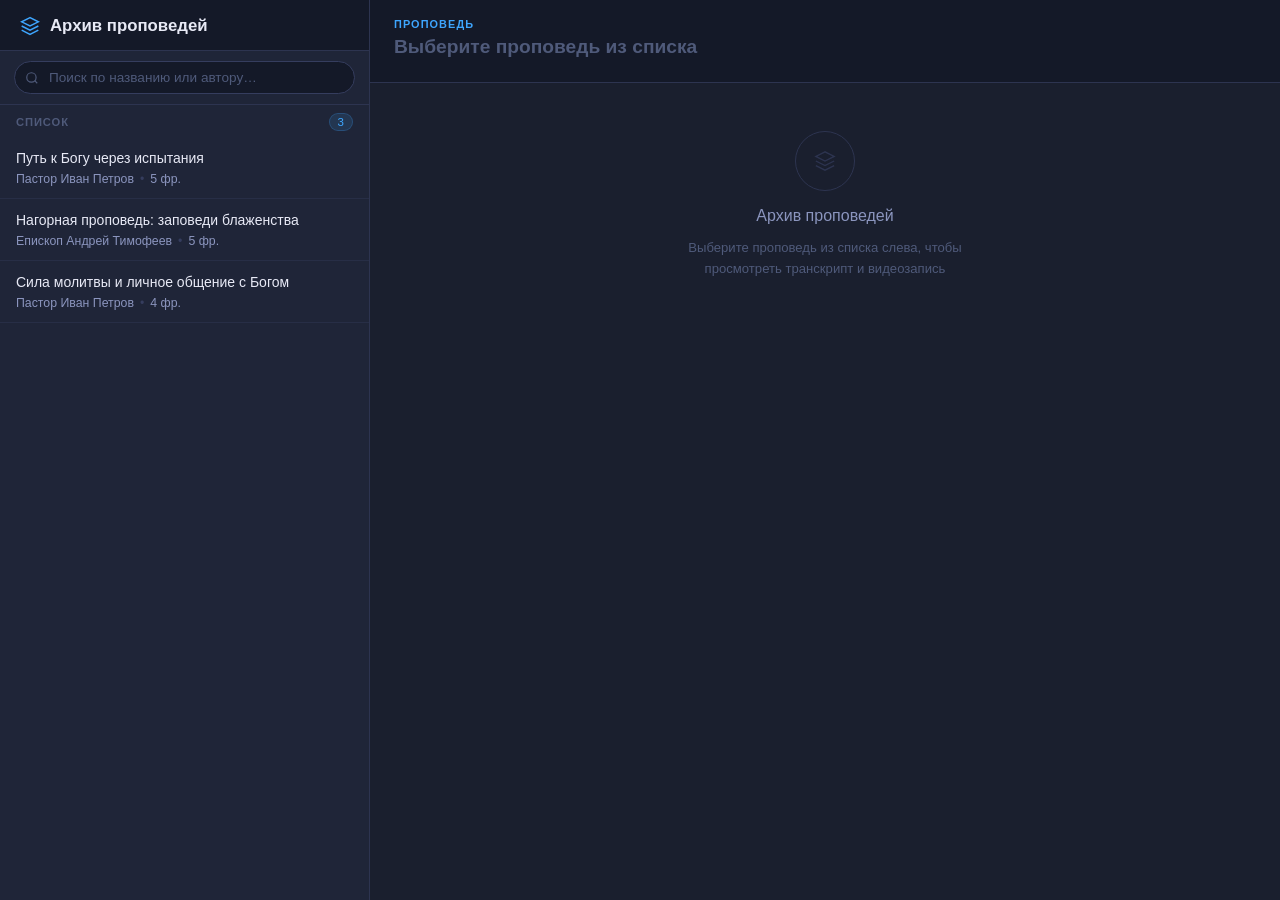
==== sermon-archive-text/index.html @ b8e9e212 "Add files via upload" ====
﻿<!DOCTYPE html>
<html lang="ru">
<head>
    <meta charset="UTF-8">
    <meta name="viewport" content="width=device-width, initial-scale=1.0">
    <title>Архив Проповедей</title>
    <meta property="og:image" content="ico.png">
    <style>
        :root {
            --bg-main:    #1a1f2e;
            --bg-sidebar: #1f2538;
            --bg-header:  #141928;
            --bg-hover:   #222840;
            --bg-active:  #1a2d45;
            --border:     #2d3450;
            --border-lt:  #353d5e;
            --accent:     #3ea6ff;
            --accent-dim: rgba(62,166,255,0.13);
            --accent-brd: rgba(62,166,255,0.22);
            --text-main:  #e8eaf6;
            --text-dim:   #8b95be;
            --text-hint:  #4f5a7a;
            --sidebar-w:  370px;
            --transition: 0.28s cubic-bezier(.4,0,.2,1);
        }

        *, *::before, *::after { box-sizing: border-box; margin: 0; padding: 0; }

        body {
            background: var(--bg-main);
            color: var(--text-main);
            font-family: 'Segoe UI', Roboto, Helvetica, Arial, sans-serif;
            display: flex;
            height: 100vh;
            overflow: hidden;
            font-size: 14px;
        }

        /* ─── SIDEBAR ─── */
        .sidebar {
            width: var(--sidebar-w);
            min-width: var(--sidebar-w);
            background: var(--bg-sidebar);
            border-right: 1px solid var(--border);
            display: flex;
            flex-direction: column;
            transition: width var(--transition), min-width var(--transition), opacity var(--transition);
            overflow: hidden;
        }

        body.reading .sidebar {
            width: 0;
            min-width: 0;
            opacity: 0;
            pointer-events: none;
        }

        .sidebar-header {
            padding: 16px 20px 14px;
            background: var(--bg-header);
            border-bottom: 1px solid var(--border);
            display: flex; align-items: center; gap: 10px;
            white-space: nowrap;
        }
        .sidebar-header svg { color: var(--accent); flex-shrink: 0; }
        .sidebar-header h1 { font-size: 1.05rem; font-weight: 600; color: var(--text-main); }

        .search-wrap { padding: 10px 14px; border-bottom: 1px solid var(--border); }
        .search-inner {
            display: flex; align-items: center;
            background: var(--bg-header);
            border: 1px solid var(--border-lt);
            border-radius: 20px; overflow: hidden;
            transition: border-color 0.15s;
        }
        .search-inner:focus-within { border-color: var(--accent); }
        .search-inner svg { margin: 0 10px; color: var(--text-hint); flex-shrink: 0; }
        .search-inner input {
            flex: 1; background: none; border: none;
            color: var(--text-main); font-size: 0.85rem;
            padding: 8px 12px 8px 0; outline: none; font-family: inherit;
        }
        .search-inner input::placeholder { color: var(--text-hint); }

        .list-info {
            padding: 8px 16px 6px;
            display: flex; justify-content: space-between; align-items: center;
        }
        .list-info-label {
            font-size: 0.7rem; font-weight: 600;
            letter-spacing: 0.08em; text-transform: uppercase; color: var(--text-hint);
        }
        .count-pill {
            background: var(--accent-dim); color: var(--accent);
            border: 1px solid var(--accent-brd);
            padding: 2px 8px; border-radius: 12px; font-size: 0.72rem; font-weight: 500;
        }

        .list { overflow-y: auto; flex: 1; }

        .item {
            padding: 12px 16px;
            border-bottom: 1px solid rgba(45,52,80,0.6);
            cursor: pointer; transition: background 0.15s;
        }
        .item:hover { background: var(--bg-hover); }
        .item.active {
            background: var(--bg-active);
            border-left: 3px solid var(--accent);
            padding-left: 13px;
        }
        .item-title { font-size: 0.875rem; font-weight: 500; color: var(--text-main); line-height: 1.35; margin-bottom: 4px; }
        .item.active .item-title { color: #65b8ff; }
        .item-meta { display: flex; align-items: center; gap: 6px; font-size: 0.77rem; color: var(--text-dim); }
        .item-sep { color: var(--border-lt); }

        /* ─── MAIN ─── */
        .main { flex: 1; display: flex; flex-direction: column; min-width: 0; overflow: hidden; }

        /* ─── PLAYER BAR ─── */
        .player-bar {
            background: var(--bg-header);
            border-bottom: 1px solid var(--border);
            display: flex;
            transition: height var(--transition);
        }

        .player-area {
            flex-shrink: 0; width: 0; overflow: hidden;
            background: #0d1117;
            display: flex; align-items: center; justify-content: center;
            transition: width var(--transition);
        }

        /* Video shown only when a timecode is clicked */
        body.video-visible .player-area {
            width: 390px;
        }

        #yt-player { display: block; }

        .info-panel {
            flex: 1; padding: 18px 24px;
            display: flex; flex-direction: column; justify-content: center;
            gap: 5px; min-width: 0;
        }

        .info-eyebrow {
            font-size: 0.68rem; font-weight: 600;
            letter-spacing: 0.1em; text-transform: uppercase; color: var(--accent);
        }

        #v-title {
            font-size: 1.2rem; font-weight: 600;
            line-height: 1.25; color: var(--text-hint);
        }
        #v-author { font-size: 0.82rem; color: var(--text-dim); }

        .info-divider { width: 32px; height: 1px; background: var(--border-lt); margin: 2px 0; display: none; }

        .info-actions { display: none; align-items: center; gap: 8px; flex-wrap: wrap; }

        .chip {
            display: inline-flex; align-items: center; gap: 5px;
            padding: 5px 12px; border-radius: 18px;
            font-size: 0.77rem; font-weight: 500; cursor: pointer;
            transition: background 0.15s, color 0.15s;
            border: none; font-family: inherit;
        }
        .chip-blue { background: var(--accent-dim); color: var(--accent); border: 1px solid var(--accent-brd); }
        .chip-blue:hover { background: var(--accent); color: #0d1117; }
        .chip-ghost { background: transparent; color: var(--text-dim); border: 1px solid var(--border-lt); }
        .chip-ghost:hover { background: var(--bg-hover); color: var(--text-main); border-color: var(--text-dim); }
        .chip-active { background: rgba(62,166,255,0.25); color: #65b8ff; border: 1px solid var(--accent-brd); }

        .info-count { font-size: 0.77rem; color: var(--text-hint); padding-left: 4px; }

        /* ─── TOOLBAR ─── */
        .toolbar {
            display: none; align-items: center; gap: 8px;
            padding: 8px 16px; border-bottom: 1px solid var(--border);
            background: var(--bg-sidebar);
        }
        .toolbar-label {
            font-size: 0.7rem; font-weight: 600;
            letter-spacing: 0.08em; text-transform: uppercase; color: var(--text-hint);
            margin-right: auto;
        }
        .toolbar-group {
            display: flex; background: var(--bg-header);
            border: 1px solid var(--border); border-radius: 6px; overflow: hidden;
        }
        .tool-btn {
            padding: 4px 10px; background: none; border: none;
            color: var(--text-dim); cursor: pointer; font-size: 0.75rem;
            font-family: inherit; transition: background 0.1s, color 0.1s;
            display: flex; align-items: center; gap: 5px;
        }
        .tool-btn.active, .tool-btn:hover { background: var(--accent-dim); color: var(--accent); }
        .tool-btn + .tool-btn { border-left: 1px solid var(--border); }

        /* Reading mode button glow when active */
        .tool-btn.reading-on { background: rgba(62,166,255,0.22); color: var(--accent); }

        /* ─── CONTENT ─── */
        .content-wrap { flex: 1; overflow-y: auto; }

        body.reading .content-wrap { max-width: 800px; margin: 0 auto; }

        .empty-state {
            height: 100%; display: flex; flex-direction: column;
            align-items: center; justify-content: center;
            gap: 12px; text-align: center; padding: 48px 24px;
        }
        .empty-icon {
            width: 60px; height: 60px; border-radius: 50%;
            border: 1px solid var(--border);
            display: flex; align-items: center; justify-content: center; margin-bottom: 4px;
        }
        .empty-state h3 { font-size: 1rem; font-weight: 500; color: var(--text-dim); }
        .empty-state p { font-size: 0.82rem; max-width: 280px; line-height: 1.6; color: var(--text-hint); }

        #catalog { padding: 0; }

        .row {
            display: grid; grid-template-columns: 76px 1fr;
            border-bottom: 1px solid rgba(45,52,80,0.5);
            transition: background 0.12s;
        }
        .row:hover { background: var(--bg-hover); }

        .t-col {
            padding: 17px 8px 14px 12px;
            display: flex; align-items: flex-start; justify-content: center;
        }

        .t-btn {
            display: flex; align-items: center; gap: 4px;
            padding: 3px 9px 3px 7px;
            background: var(--accent-dim);
            border: 1px solid var(--accent-brd);
            border-radius: 4px; color: var(--accent);
            font-family: monospace; font-size: 0.8rem;
            cursor: pointer; transition: background 0.12s, color 0.12s;
            white-space: nowrap;
        }
        .t-btn:hover { background: var(--accent); color: #0d1117; border-color: var(--accent); }

        .txt-col {
            padding: 15px 20px 15px 4px;
            line-height: 1.75; font-size: 0.93rem; color: #9aa3c8;
        }

        body.reading .txt-col {
            font-size: 1rem;
            line-height: 1.85;
            color: #b8c0de;
            padding-right: 32px;
        }

        .row.current .t-btn { background: var(--accent); color: #0d1117; border-color: var(--accent); }
        .row.current .txt-col { color: var(--text-main); }
        .row.current { background: rgba(62,166,255,0.06); }

        body.font-large .txt-col { font-size: 1.05rem; }
        body.compact .txt-col { padding-top: 10px; padding-bottom: 10px; font-size: 0.86rem; line-height: 1.55; }
        body.compact .t-col { padding-top: 12px; }

        .no-results { padding: 24px 16px; text-align: center; color: var(--text-hint); font-size: 0.82rem; line-height: 1.6; }

        ::-webkit-scrollbar { width: 6px; }
        ::-webkit-scrollbar-track { background: transparent; }
        ::-webkit-scrollbar-thumb { background: var(--border); border-radius: 3px; }
        ::-webkit-scrollbar-thumb:hover { background: var(--border-lt); }

        .toast {
            position: fixed; bottom: 20px; left: 50%;
            transform: translateX(-50%) translateY(12px);
            background: var(--bg-sidebar); border: 1px solid var(--border-lt);
            color: var(--text-main);
            padding: 7px 16px; border-radius: 20px; font-size: 0.78rem;
            opacity: 0; transition: opacity 0.25s, transform 0.25s;
            pointer-events: none; z-index: 999;
        }
        .toast.show { opacity: 1; transform: translateX(-50%) translateY(0); }

        @keyframes rowIn { from { opacity: 0; transform: translateY(4px); } to { opacity: 1; transform: translateY(0); } }
        .row { animation: rowIn 0.25s ease both; }
    </style>
</head>
<body>

<div class="sidebar">
    <div class="sidebar-header">
        <svg width="20" height="20" viewBox="0 0 24 24" fill="none" stroke="currentColor" stroke-width="1.8">
            <path d="M12 2L2 7l10 5 10-5-10-5z"/>
            <path d="M2 17l10 5 10-5"/><path d="M2 12l10 5 10-5"/>
        </svg>
        <h1>Архив проповедей</h1>
    </div>
    <div class="search-wrap">
        <div class="search-inner">
            <svg width="14" height="14" fill="none" viewBox="0 0 24 24" stroke="currentColor" stroke-width="2">
                <circle cx="11" cy="11" r="8"/><line x1="21" y1="21" x2="16.65" y2="16.65"/>
            </svg>
            <input type="text" id="searchInput" placeholder="Поиск по названию или автору…" oninput="filterMenu()">
        </div>
    </div>
    <div class="list-info">
        <span class="list-info-label">Список</span>
        <span class="count-pill" id="count-badge">0</span>
    </div>
    <div class="list" id="menu"></div>
</div>

<div class="main">
    <div class="player-bar" id="player-bar">
        <div class="player-area" id="player-area">
            <div id="yt-player"></div>
        </div>
        <div class="info-panel">
            <span class="info-eyebrow">Проповедь</span>
            <h2 id="v-title">Выберите проповедь из списка</h2>
            <div id="v-author"></div>
            <div class="info-divider" id="info-divider"></div>
            <div class="info-actions" id="info-actions">
                <button class="chip chip-blue" onclick="scrollToTop()">
                    <svg width="12" height="12" fill="none" viewBox="0 0 24 24" stroke="currentColor" stroke-width="2.5"><polyline points="18,15 12,9 6,15"/></svg>
                    В начало
                </button>
                <button class="chip chip-ghost" onclick="copySermon()">
                    <svg width="12" height="12" fill="none" viewBox="0 0 24 24" stroke="currentColor" stroke-width="2"><rect x="9" y="9" width="13" height="13" rx="2"/><path d="M5 15H4a2 2 0 01-2-2V4a2 2 0 012-2h9a2 2 0 012 2v1"/></svg>
                    Скопировать
                </button>
                <span class="info-count" id="info-count"></span>
            </div>
        </div>
    </div>

    <div class="toolbar" id="toolbar">
        <span class="toolbar-label">Транскрипт</span>
        <div class="toolbar-group">
            <button class="tool-btn active" onclick="setFont('normal',this)">Aa</button>
            <button class="tool-btn" onclick="setFont('large',this)">A+</button>
        </div>
        <div class="toolbar-group">
            <button class="tool-btn active" id="v-normal" onclick="setView('normal')">
                <svg width="13" height="13" fill="none" viewBox="0 0 24 24" stroke="currentColor" stroke-width="2"><line x1="3" y1="6" x2="21" y2="6"/><line x1="3" y1="12" x2="21" y2="12"/><line x1="3" y1="18" x2="21" y2="18"/></svg>
            </button>
            <button class="tool-btn" id="v-compact" onclick="setView('compact')">
                <svg width="13" height="13" fill="none" viewBox="0 0 24 24" stroke="currentColor" stroke-width="2"><line x1="3" y1="5" x2="21" y2="5"/><line x1="3" y1="9" x2="21" y2="9"/><line x1="3" y1="13" x2="21" y2="13"/><line x1="3" y1="17" x2="21" y2="17"/></svg>
            </button>
        </div>
        <div class="toolbar-group">
            <button class="tool-btn" id="btn-reading" onclick="toggleReading()" title="Режим чтения">
                <svg width="13" height="13" fill="none" viewBox="0 0 24 24" stroke="currentColor" stroke-width="2"><path d="M2 3h6a4 4 0 0 1 4 4v14a3 3 0 0 0-3-3H2z"/><path d="M22 3h-6a4 4 0 0 0-4 4v14a3 3 0 0 1 3-3h7z"/></svg>
                Читать
            </button>
        </div>
    </div>

    <div class="content-wrap">
        <div id="catalog">
            <div class="empty-state">
                <div class="empty-icon">
                    <svg width="22" height="22" fill="none" viewBox="0 0 24 24" stroke="#2d3450" stroke-width="1.5">
                        <path d="M12 2L2 7l10 5 10-5-10-5z"/><path d="M2 17l10 5 10-5"/><path d="M2 12l10 5 10-5"/>
                    </svg>
                </div>
                <h3>Архив проповедей</h3>
                <p>Выберите проповедь из списка слева, чтобы просмотреть транскрипт и видеозапись</p>
            </div>
        </div>
    </div>
</div>

<div class="toast" id="toast"></div>

<script src="https://www.youtube.com/iframe_api"></script>
<script>
let db = [], filteredDb = [];
let player, ytReady = false, pendingId = null, currentIdx = null;
let isReading = false;

fetch('database.json')
    .then(r => r.json())
    .then(data => { db = filteredDb = data; renderMenu(db); })
    .catch(() => loadDemo());

function loadDemo() {
    db = [
        { title: "Путь к Богу через испытания", author: "Пастор Иван Петров", id: "dQw4w9WgXcQ",
          data: [
            { t:"0:00", s:0, c:"Братья и сёстры, сегодня мы обратимся к книге Иова — к человеку, прошедшему через величайшие испытания и не потерявшему веры." },
            { t:"2:15", s:135, c:"Иов потерял всё: имущество, детей, здоровье. Но в сердце его не погасла искра доверия к Богу. Это удивительный пример стойкости духа." },
            { t:"5:40", s:340, c:"Когда приходят испытания, мы должны помнить: Бог не забыл нас. Он видит каждую слезу, знает каждую боль нашего сердца." },
            { t:"9:10", s:550, c:"В конце Иов говорит: «Я слышал о Тебе слухом уха; теперь же мои глаза видят Тебя». Испытание привело его к личной встрече с Богом." },
            { t:"14:30", s:870, c:"И Господь восстановил Иова. Не потому что тот заслужил это, а потому что Бог верен в Своей любви. Это суть Евангелия." }
          ]
        },
        { title: "Нагорная проповедь: заповеди блаженства", author: "Епископ Андрей Тимофеев", id: "dQw4w9WgXcQ",
          data: [
            { t:"0:00", s:0, c:"«Блаженны нищие духом, ибо их есть Царство Небесное» — так начинает Христос Своё величайшее слово к людям." },
            { t:"3:20", s:200, c:"Нищета духа — это осознание своей зависимости от Бога. Тот, кто считает себя самодостаточным, закрывает дверь Царства Небесного." },
            { t:"7:45", s:465, c:"«Блаженны кроткие» — кротость не есть слабость. Кротость — это сила, обузданная любовью. Это Христос, умывающий ноги ученикам." },
            { t:"12:00", s:720, c:"«Блаженны чистые сердцем, ибо они Бога узрят» — не глазами тела, но сердцем. Чистота сердца — это прозрачность для Бога." },
            { t:"18:30", s:1110, c:"Заповеди блаженства — это не правила для будущего. Это описание того, кем мы становимся, когда Христос живёт в нас." }
          ]
        },
        { title: "Сила молитвы и личное общение с Богом", author: "Пастор Иван Петров", id: "dQw4w9WgXcQ",
          data: [
            { t:"0:00", s:0, c:"Молитва — это не монолог человека в пустоту. Это живой диалог с Тем, Кто знает нас прежде рождения и любит нас вечной любовью." },
            { t:"4:10", s:250, c:"Иисус молился рано утром, один, в уединённых местах. Он, будучи Богом, нуждался в общении с Отцом. Тем более — мы." },
            { t:"8:30", s:510, c:"«Просите, и дано будет вам» — это не заклинание и не магия. Это обещание Отца, Который хочет давать доброе просящим у Него." },
            { t:"14:00", s:840, c:"Молитва меняет нас. Когда мы приходим к Богу с открытым сердцем, Его свет освещает наши тёмные углы, и мы становимся другими." }
          ]
        }
    ];
    filteredDb = db;
    renderMenu(db);
}

function renderMenu(data) {
    document.getElementById('count-badge').textContent = data.length;
    const el = document.getElementById('menu');
    if (!data.length) {
        el.innerHTML = '<div class="no-results">Ничего не найдено.<br>Попробуйте другой запрос.</div>';
        return;
    }
    el.innerHTML = data.map(s => {
        const i = db.indexOf(s);
        return `<div class="item${i===currentIdx?' active':''}" onclick="load(${i},this)">
            <div class="item-title">${s.title}</div>
            <div class="item-meta">
                <span>${s.author}</span>
                <span class="item-sep">•</span>
                <span>${s.data.length} фр.</span>
            </div>
        </div>`;
    }).join('');
}

function filterMenu() {
    const q = document.getElementById('searchInput').value.toLowerCase();
    filteredDb = db.filter(s => s.title.toLowerCase().includes(q) || s.author.toLowerCase().includes(q));
    renderMenu(filteredDb);
}

function load(idx, el) {
    const s = db[idx];
    currentIdx = idx;

    document.querySelectorAll('.item').forEach(c => c.classList.remove('active'));
    if (el) el.classList.add('active');

    const title = document.getElementById('v-title');
    title.textContent = s.title;
    title.style.color = 'var(--text-main)';
    document.getElementById('v-author').textContent = s.author;
    document.getElementById('info-divider').style.display = 'block';
    document.getElementById('info-actions').style.display = 'flex';
    document.getElementById('info-count').textContent = s.data.length + ' фрагментов';
    document.getElementById('toolbar').style.display = 'flex';

    // Init player lazily (no autoplay) — ready for timecode seeks
    if (!player && ytReady) {
        player = new YT.Player('yt-player', {
            height: '230', width: '390',
            videoId: s.id,
            playerVars: { rel: 0, modestbranding: 1, autoplay: 0 }
        });
    } else if (player) {
        player.cueVideoById(s.id); // load but don't play
    } else {
        pendingId = s.id;
    }

    document.getElementById('catalog').innerHTML = s.data.map((item, i) => `
        <div class="row" style="animation-delay:${i*0.03}s" data-s="${item.s}">
            <div class="t-col">
                <button class="t-btn" onclick="seek(${item.s})">
                    <svg width="7" height="7" fill="currentColor" viewBox="0 0 24 24"><polygon points="5,3 19,12 5,21"/></svg>
                    ${item.t}
                </button>
            </div>
            <div class="txt-col">${item.c}</div>
        </div>`).join('');

    document.querySelector('.content-wrap').scrollTop = 0;

    // Exit reading mode when switching sermons so sidebar is visible
    if (isReading) toggleReading();
}

function seek(s) {
    if (!player) return;

    // Show player area on first seek
    document.body.classList.add('video-visible');

    player.seekTo(s, true);
    player.playVideo();

    document.querySelectorAll('.row').forEach(r => r.classList.toggle('current', +r.dataset.s === s));
    const cur = document.querySelector('.row.current');
    if (cur) cur.scrollIntoView({ behavior: 'smooth', block: 'nearest' });
    showToast('▶ ' + Math.floor(s/60) + ':' + String(s%60).padStart(2,'0'));
}

function onYouTubeIframeAPIReady() {
    ytReady = true;
    if (pendingId) {
        player = new YT.Player('yt-player', {
            height: '230', width: '390',
            videoId: pendingId,
            playerVars: { rel: 0, modestbranding: 1, autoplay: 0 }
        });
        pendingId = null;
    }
}

function toggleReading() {
    isReading = !isReading;
    document.body.classList.toggle('reading', isReading);
    const btn = document.getElementById('btn-reading');
    btn.classList.toggle('reading-on', isReading);
    showToast(isReading ? 'Режим чтения включён' : 'Режим чтения выключен');
}

function setFont(type, btn) {
    document.body.classList.toggle('font-large', type === 'large');
    btn.closest('.toolbar-group').querySelectorAll('.tool-btn').forEach(b => b.classList.remove('active'));
    btn.classList.add('active');
}

function setView(mode) {
    document.body.classList.toggle('compact', mode === 'compact');
    document.getElementById('v-normal').classList.toggle('active', mode === 'normal');
    document.getElementById('v-compact').classList.toggle('active', mode === 'compact');
}

function scrollToTop() { document.querySelector('.content-wrap').scrollTop = 0; }

function copySermon() {
    if (currentIdx !== null) {
        const s = db[currentIdx];
        navigator.clipboard.writeText(s.title + ' — ' + s.author).then(() => showToast('Скопировано'));
    }
}

function showToast(msg) {
    const t = document.getElementById('toast');
    t.textContent = msg;
    t.classList.add('show');
    clearTimeout(t._t);
    t._t = setTimeout(() => t.classList.remove('show'), 2200);
}
</script>
</body>
</html>
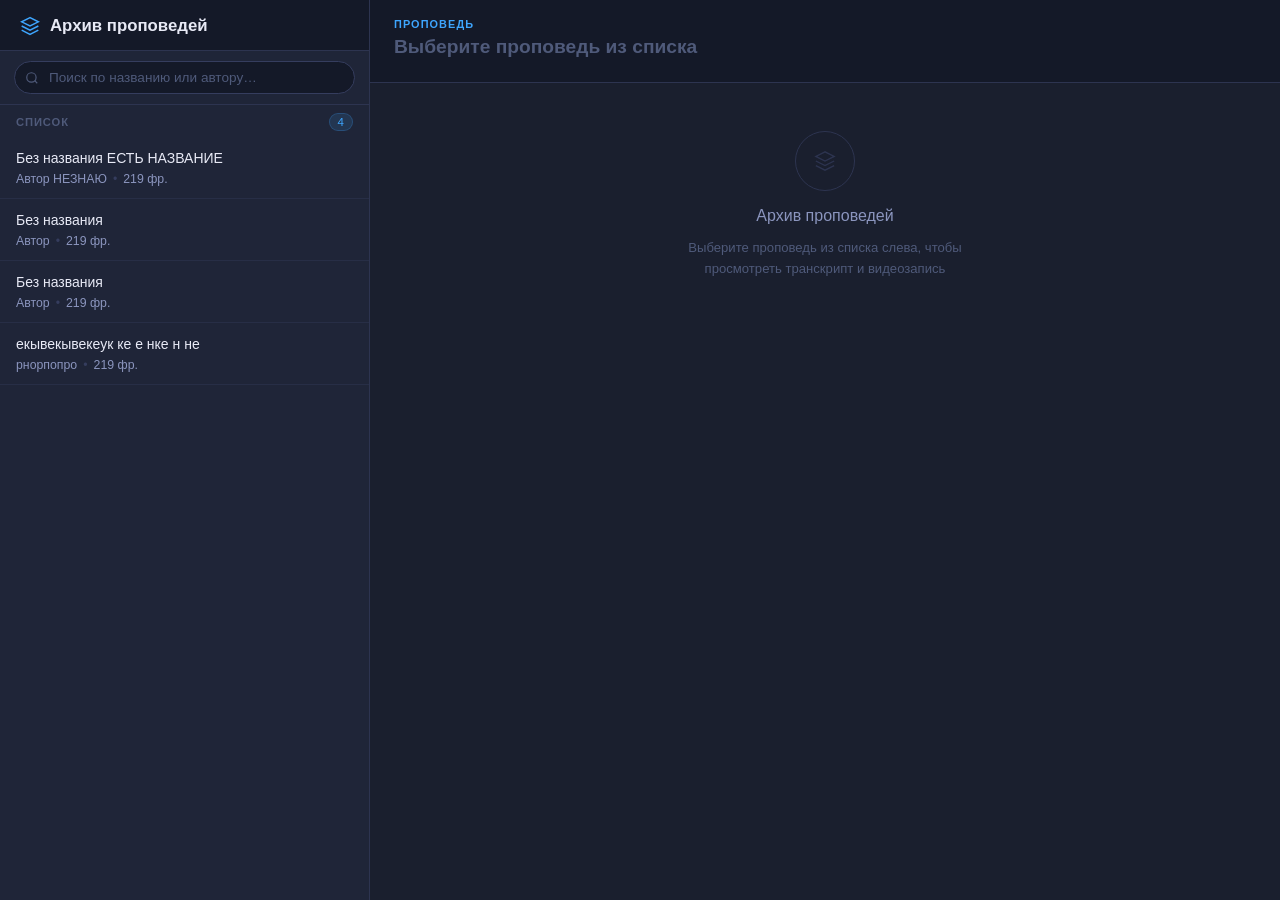
==== commit 2191adc4: "Add files via upload" ====
--- a/sermon-archive-text/index.html
+++ b/sermon-archive-text/index.html
@@ -137,6 +137,26 @@
             width: 390px;
         }
 
+        .player-close {
+            display: none;
+            position: absolute;
+            top: 6px; right: 6px;
+            width: 26px; height: 26px;
+            border-radius: 50%;
+            background: rgba(0,0,0,0.55);
+            border: 1px solid rgba(255,255,255,0.15);
+            color: #ccc;
+            cursor: pointer;
+            align-items: center; justify-content: center;
+            transition: background 0.15s, color 0.15s;
+            z-index: 5;
+        }
+        .player-close:hover { background: rgba(220,60,60,0.8); color: #fff; border-color: transparent; }
+
+        body.video-visible .player-close { display: flex; }
+
+        .player-area { position: relative; }
+
         #yt-player { display: block; }
 
         .info-panel {
@@ -286,6 +306,91 @@
 
         @keyframes rowIn { from { opacity: 0; transform: translateY(4px); } to { opacity: 1; transform: translateY(0); } }
         .row { animation: rowIn 0.25s ease both; }
+
+        /* ─── MOBILE BACK BUTTON ─── */
+        .mobile-back {
+            display: none;
+        }
+
+        /* ─── MOBILE RESPONSIVE ─── */
+        @media (max-width: 700px) {
+            :root { --sidebar-w: 100vw; }
+
+            body {
+                flex-direction: column;
+                height: 100dvh;
+                overflow: hidden;
+            }
+
+            .sidebar {
+                width: 100vw !important;
+                min-width: 100vw !important;
+                opacity: 1 !important;
+                pointer-events: auto !important;
+                height: 100%;
+                flex: 1;
+                transition: transform var(--transition), opacity var(--transition);
+                position: absolute;
+                top: 0; left: 0; right: 0; bottom: 0;
+                z-index: 10;
+            }
+
+            /* When a sermon is loaded on mobile, hide sidebar */
+            body.sermon-loaded .sidebar {
+                transform: translateX(-100%);
+                opacity: 0;
+                pointer-events: none;
+            }
+
+            .main {
+                position: absolute;
+                top: 0; left: 0; right: 0; bottom: 0;
+                transform: translateX(100%);
+                transition: transform var(--transition);
+            }
+
+            body.sermon-loaded .main {
+                transform: translateX(0);
+            }
+
+            /* Reading mode on mobile: same as sermon-loaded */
+            body.reading .sidebar {
+                transform: translateX(-100%);
+                opacity: 0;
+                pointer-events: none;
+                width: 100vw !important;
+                min-width: 100vw !important;
+            }
+
+            .mobile-back {
+                display: flex;
+                align-items: center;
+                gap: 8px;
+                padding: 10px 16px 8px;
+                background: var(--bg-header);
+                border-bottom: 1px solid var(--border);
+                cursor: pointer;
+                color: var(--accent);
+                font-size: 0.85rem;
+                font-weight: 500;
+            }
+            .mobile-back svg { flex-shrink: 0; }
+
+            .player-bar { flex-direction: column; }
+
+            body.video-visible .player-area {
+                width: 100%;
+            }
+
+            #yt-player { width: 100% !important; height: auto !important; aspect-ratio: 16/9; }
+
+            .info-panel { padding: 12px 16px; }
+            #v-title { font-size: 1rem; }
+
+            .toolbar { flex-wrap: wrap; gap: 6px; }
+
+            .row { grid-template-columns: 68px 1fr; }
+        }
     </style>
 </head>
 <body>
@@ -314,9 +419,20 @@
 </div>
 
 <div class="main">
+    <div class="mobile-back" onclick="goBackToMenu()">
+        <svg width="16" height="16" fill="none" viewBox="0 0 24 24" stroke="currentColor" stroke-width="2.5">
+            <polyline points="15,18 9,12 15,6"/>
+        </svg>
+        Назад к списку
+    </div>
     <div class="player-bar" id="player-bar">
         <div class="player-area" id="player-area">
             <div id="yt-player"></div>
+            <button class="player-close" onclick="closePlayer()" title="Закрыть плеер">
+                <svg width="16" height="16" fill="none" viewBox="0 0 24 24" stroke="currentColor" stroke-width="2.5">
+                    <line x1="18" y1="6" x2="6" y2="18"/><line x1="6" y1="6" x2="18" y2="18"/>
+                </svg>
+            </button>
         </div>
         <div class="info-panel">
             <span class="info-eyebrow">Проповедь</span>
@@ -446,6 +562,11 @@
     renderMenu(filteredDb);
 }
 
+function goBackToMenu() {
+    document.body.classList.remove('sermon-loaded');
+    if (isReading) toggleReading();
+}
+
 function load(idx, el) {
     const s = db[idx];
     currentIdx = idx;
@@ -488,8 +609,17 @@
 
     document.querySelector('.content-wrap').scrollTop = 0;
 
+    // On mobile: show main panel
+    document.body.classList.add('sermon-loaded');
+
     // Exit reading mode when switching sermons so sidebar is visible
     if (isReading) toggleReading();
+}
+
+function closePlayer() {
+    document.body.classList.remove('video-visible');
+    if (player) player.pauseVideo();
+    document.querySelectorAll('.row').forEach(r => r.classList.remove('current'));
 }
 
 function seek(s) {
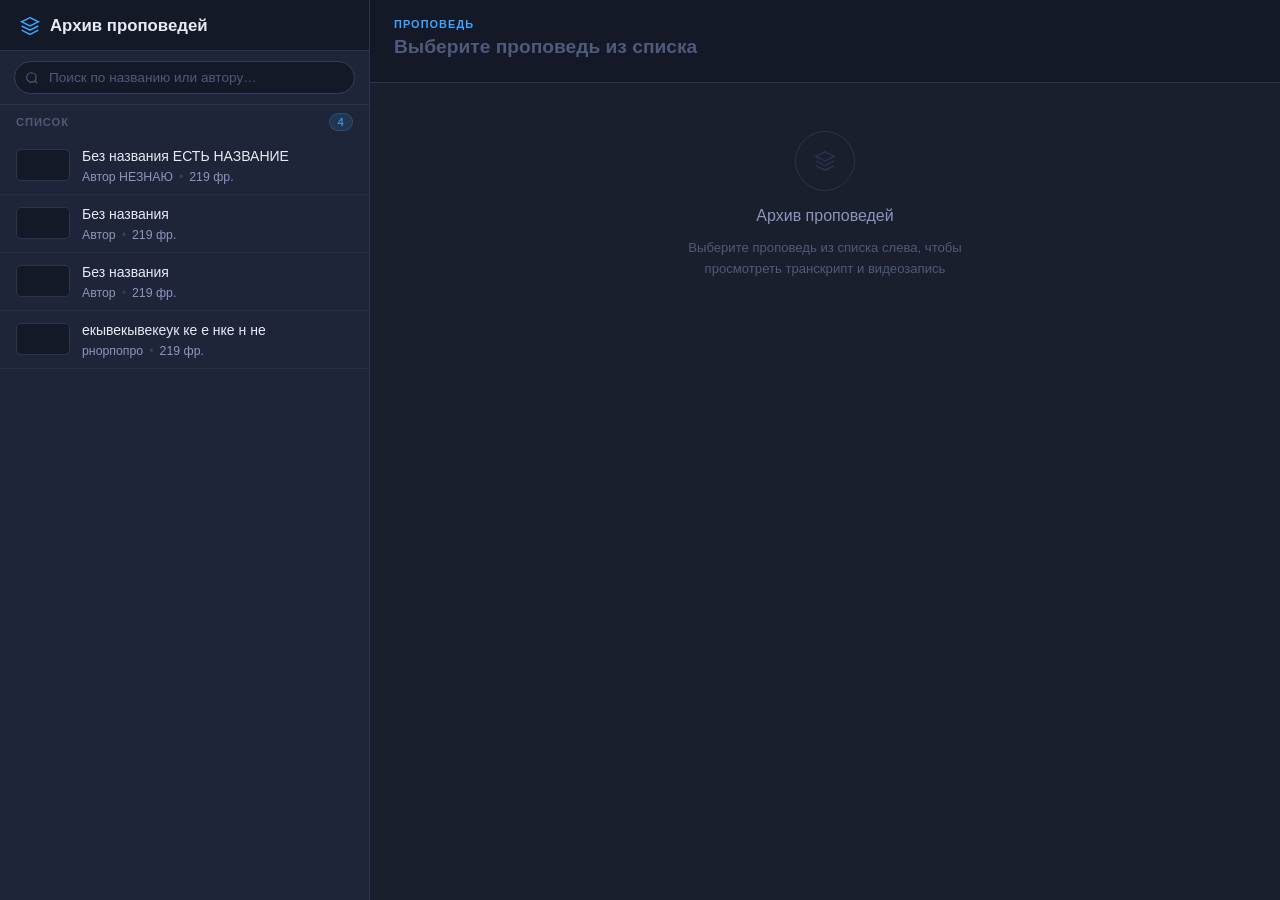
==== commit aeaccba6: "Add files via upload" ====
--- a/sermon-archive-text/index.html
+++ b/sermon-archive-text/index.html
@@ -99,9 +99,10 @@
         .list { overflow-y: auto; flex: 1; }
 
         .item {
-            padding: 12px 16px;
+            padding: 10px 16px;
             border-bottom: 1px solid rgba(45,52,80,0.6);
             cursor: pointer; transition: background 0.15s;
+            display: flex; align-items: center; gap: 12px;
         }
         .item:hover { background: var(--bg-hover); }
         .item.active {
@@ -109,7 +110,32 @@
             border-left: 3px solid var(--accent);
             padding-left: 13px;
         }
-        .item-title { font-size: 0.875rem; font-weight: 500; color: var(--text-main); line-height: 1.35; margin-bottom: 4px; }
+        .item-thumb {
+            flex-shrink: 0;
+            width: 54px; height: 32px;
+            border-radius: 5px;
+            overflow: hidden;
+            background: var(--bg-header);
+            border: 1px solid var(--border);
+            position: relative;
+        }
+        .item-thumb img {
+            width: 100%; height: 100%;
+            object-fit: cover;
+            display: block;
+            transition: opacity 0.2s;
+        }
+        .item-thumb-play {
+            position: absolute; inset: 0;
+            display: flex; align-items: center; justify-content: center;
+            opacity: 0; transition: opacity 0.15s;
+            background: rgba(0,0,0,0.35);
+        }
+        .item:hover .item-thumb-play { opacity: 1; }
+        .item-thumb-play svg { filter: drop-shadow(0 1px 2px rgba(0,0,0,0.5)); }
+        .item-body { flex: 1; min-width: 0; }
+        .item-title { font-size: 0.875rem; font-weight: 500; color: var(--text-main); line-height: 1.35; margin-bottom: 4px;
+            white-space: nowrap; overflow: hidden; text-overflow: ellipsis; }
         .item.active .item-title { color: #65b8ff; }
         .item-meta { display: flex; align-items: center; gap: 6px; font-size: 0.77rem; color: var(--text-dim); }
         .item-sep { color: var(--border-lt); }
@@ -195,6 +221,53 @@
 
         .info-count { font-size: 0.77rem; color: var(--text-hint); padding-left: 4px; }
 
+        /* ─── TEXT SEARCH ─── */
+        .txt-search-wrap {
+            display: flex; align-items: center; gap: 5px;
+            background: var(--bg-header);
+            border: 1px solid var(--border-lt);
+            border-radius: 18px;
+            padding: 4px 10px;
+            transition: border-color 0.15s;
+        }
+        .txt-search-wrap:focus-within { border-color: var(--accent); }
+        .txt-search-wrap svg { color: var(--text-hint); flex-shrink: 0; }
+        .txt-search-wrap input {
+            background: none; border: none; outline: none;
+            color: var(--text-main); font-size: 0.82rem;
+            font-family: inherit; width: 130px;
+        }
+        .txt-search-wrap input::placeholder { color: var(--text-hint); }
+        .txt-search-count {
+            font-size: 0.72rem; color: var(--text-hint);
+            white-space: nowrap; min-width: 32px;
+        }
+        .txt-search-nav {
+            background: none; border: none; cursor: pointer;
+            color: var(--text-dim); padding: 2px 3px;
+            display: flex; align-items: center;
+            border-radius: 3px; transition: color 0.1s, background 0.1s;
+        }
+        .txt-search-nav:hover { color: var(--accent); background: var(--accent-dim); }
+        .txt-search-clear {
+            background: none; border: none; cursor: pointer;
+            color: var(--text-hint); font-size: 0.7rem; padding: 0 2px;
+            line-height: 1; transition: color 0.1s;
+        }
+        .txt-search-clear:hover { color: var(--text-main); }
+
+        mark.hl {
+            background: #f5c842;
+            color: #1a1a1a;
+            border-radius: 2px;
+            padding: 0 1px;
+        }
+        mark.hl.hl-current {
+            background: #ff9800;
+            color: #fff;
+            outline: 2px solid #ff9800;
+        }
+
         /* ─── TOOLBAR ─── */
         .toolbar {
             display: none; align-items: center; gap: 8px;
@@ -226,6 +299,50 @@
         .content-wrap { flex: 1; overflow-y: auto; }
 
         body.reading .content-wrap { max-width: 800px; margin: 0 auto; }
+
+        /* ─── READING MODE: скрыть панели ─── */
+        body.reading .player-bar,
+        body.reading .toolbar {
+            height: 0;
+            overflow: hidden;
+            opacity: 0;
+            pointer-events: none;
+            border: none;
+            transition: height var(--transition), opacity var(--transition);
+        }
+        .player-bar, .toolbar {
+            transition: height var(--transition), opacity var(--transition);
+        }
+
+        /* ─── FLOATING EXIT BUTTON ─── */
+        .reading-fab {
+            display: none;
+            position: fixed;
+            bottom: 28px;
+            left: 50%;
+            transform: translateX(-50%) translateY(20px);
+            opacity: 0;
+            z-index: 100;
+            background: var(--bg-sidebar);
+            border: 1px solid var(--border-lt);
+            color: var(--text-dim);
+            padding: 9px 20px;
+            border-radius: 24px;
+            font-size: 0.82rem;
+            font-family: inherit;
+            cursor: pointer;
+            gap: 7px;
+            align-items: center;
+            box-shadow: 0 4px 24px rgba(0,0,0,0.45);
+            transition: opacity 0.3s, transform 0.3s, background 0.15s, color 0.15s;
+            white-space: nowrap;
+        }
+        .reading-fab:hover { background: var(--bg-hover); color: var(--text-main); border-color: var(--accent); }
+        body.reading .reading-fab {
+            display: flex;
+            opacity: 1;
+            transform: translateX(-50%) translateY(0);
+        }
 
         .empty-state {
             height: 100%; display: flex; flex-direction: column;
@@ -448,6 +565,18 @@
                     <svg width="12" height="12" fill="none" viewBox="0 0 24 24" stroke="currentColor" stroke-width="2"><rect x="9" y="9" width="13" height="13" rx="2"/><path d="M5 15H4a2 2 0 01-2-2V4a2 2 0 012-2h9a2 2 0 012 2v1"/></svg>
                     Скопировать
                 </button>
+                <div class="txt-search-wrap" id="txt-search-wrap">
+                    <svg width="12" height="12" fill="none" viewBox="0 0 24 24" stroke="currentColor" stroke-width="2"><circle cx="11" cy="11" r="8"/><line x1="21" y1="21" x2="16.65" y2="16.65"/></svg>
+                    <input type="text" id="txtSearch" placeholder="Поиск в тексте…" oninput="searchText()" onkeydown="searchTextNav(event)">
+                    <span class="txt-search-count" id="txtSearchCount"></span>
+                    <button class="txt-search-nav" onclick="searchTextStep(-1)" title="Назад">
+                        <svg width="10" height="10" fill="none" viewBox="0 0 24 24" stroke="currentColor" stroke-width="2.5"><polyline points="18,15 12,9 6,15"/></svg>
+                    </button>
+                    <button class="txt-search-nav" onclick="searchTextStep(1)" title="Вперёд">
+                        <svg width="10" height="10" fill="none" viewBox="0 0 24 24" stroke="currentColor" stroke-width="2.5"><polyline points="6,9 12,15 18,9"/></svg>
+                    </button>
+                    <button class="txt-search-clear" onclick="clearTextSearch()" title="Очистить">✕</button>
+                </div>
                 <span class="info-count" id="info-count"></span>
             </div>
         </div>
@@ -489,6 +618,14 @@
         </div>
     </div>
 </div>
+
+<button class="reading-fab" onclick="toggleReading()">
+    <svg width="14" height="14" fill="none" viewBox="0 0 24 24" stroke="currentColor" stroke-width="2">
+        <path d="M2 3h6a4 4 0 0 1 4 4v14a3 3 0 0 0-3-3H2z"/>
+        <path d="M22 3h-6a4 4 0 0 0-4 4v14a3 3 0 0 1 3-3h7z"/>
+    </svg>
+    Выйти из режима чтения
+</button>
 
 <div class="toast" id="toast"></div>
 
@@ -545,12 +682,21 @@
     }
     el.innerHTML = data.map(s => {
         const i = db.indexOf(s);
+        const thumb = `https://img.youtube.com/vi/${s.id}/mqdefault.jpg`;
         return `<div class="item${i===currentIdx?' active':''}" onclick="load(${i},this)">
-            <div class="item-title">${s.title}</div>
-            <div class="item-meta">
-                <span>${s.author}</span>
-                <span class="item-sep">•</span>
-                <span>${s.data.length} фр.</span>
+            <div class="item-thumb">
+                <img src="${thumb}" alt="" loading="lazy" onerror="this.style.display='none'">
+                <div class="item-thumb-play">
+                    <svg width="14" height="14" fill="white" viewBox="0 0 24 24"><polygon points="5,3 19,12 5,21"/></svg>
+                </div>
+            </div>
+            <div class="item-body">
+                <div class="item-title">${s.title}</div>
+                <div class="item-meta">
+                    <span>${s.author}</span>
+                    <span class="item-sep">•</span>
+                    <span>${s.data.length} фр.</span>
+                </div>
             </div>
         </div>`;
     }).join('');
@@ -560,6 +706,63 @@
     const q = document.getElementById('searchInput').value.toLowerCase();
     filteredDb = db.filter(s => s.title.toLowerCase().includes(q) || s.author.toLowerCase().includes(q));
     renderMenu(filteredDb);
+}
+
+let txtMatches = [], txtMatchIdx = 0;
+
+function searchText() {
+    const q = document.getElementById('txtSearch').value.trim();
+    const countEl = document.getElementById('txtSearchCount');
+
+    // Clear previous highlights
+    document.querySelectorAll('.txt-col mark.hl').forEach(m => {
+        m.outerHTML = m.textContent;
+    });
+    txtMatches = [];
+    txtMatchIdx = 0;
+
+    if (!q) { countEl.textContent = ''; return; }
+
+    const cols = document.querySelectorAll('.txt-col');
+    cols.forEach(col => {
+        const text = col.textContent;
+        const re = new RegExp(q.replace(/[.*+?^${}()|[\]\\]/g, '\\$&'), 'gi');
+        col.innerHTML = text.replace(re, m => `<mark class="hl">${m}</mark>`);
+    });
+
+    txtMatches = Array.from(document.querySelectorAll('.txt-col mark.hl'));
+    countEl.textContent = txtMatches.length ? `1/${txtMatches.length}` : '0';
+
+    if (txtMatches.length) {
+        txtMatchIdx = 0;
+        highlightCurrent();
+    }
+}
+
+function highlightCurrent() {
+    txtMatches.forEach(m => m.classList.remove('hl-current'));
+    if (!txtMatches.length) return;
+    const cur = txtMatches[txtMatchIdx];
+    cur.classList.add('hl-current');
+    cur.scrollIntoView({ behavior: 'smooth', block: 'center' });
+    document.getElementById('txtSearchCount').textContent = `${txtMatchIdx + 1}/${txtMatches.length}`;
+}
+
+function searchTextStep(dir) {
+    if (!txtMatches.length) return;
+    txtMatchIdx = (txtMatchIdx + dir + txtMatches.length) % txtMatches.length;
+    highlightCurrent();
+}
+
+function searchTextNav(e) {
+    if (e.key === 'Enter') searchTextStep(e.shiftKey ? -1 : 1);
+    if (e.key === 'Escape') clearTextSearch();
+}
+
+function clearTextSearch() {
+    document.getElementById('txtSearch').value = '';
+    searchText();
+    document.getElementById('txtSearch').focus();
 }
 
 function goBackToMenu() {
@@ -609,6 +812,11 @@
 
     document.querySelector('.content-wrap').scrollTop = 0;
 
+    // Clear text search
+    document.getElementById('txtSearch').value = '';
+    document.getElementById('txtSearchCount').textContent = '';
+    txtMatches = []; txtMatchIdx = 0;
+
     // On mobile: show main panel
     document.body.classList.add('sermon-loaded');
 
@@ -624,6 +832,9 @@
 
 function seek(s) {
     if (!player) return;
+
+    // Если режим чтения — выйти, чтобы показать плеер
+    if (isReading) toggleReading();
 
     // Show player area on first seek
     document.body.classList.add('video-visible');
@@ -654,6 +865,10 @@
     document.body.classList.toggle('reading', isReading);
     const btn = document.getElementById('btn-reading');
     btn.classList.toggle('reading-on', isReading);
+    // При входе в режим чтения — закрыть плеер если открыт
+    if (isReading && document.body.classList.contains('video-visible')) {
+        closePlayer();
+    }
     showToast(isReading ? 'Режим чтения включён' : 'Режим чтения выключен');
 }
 
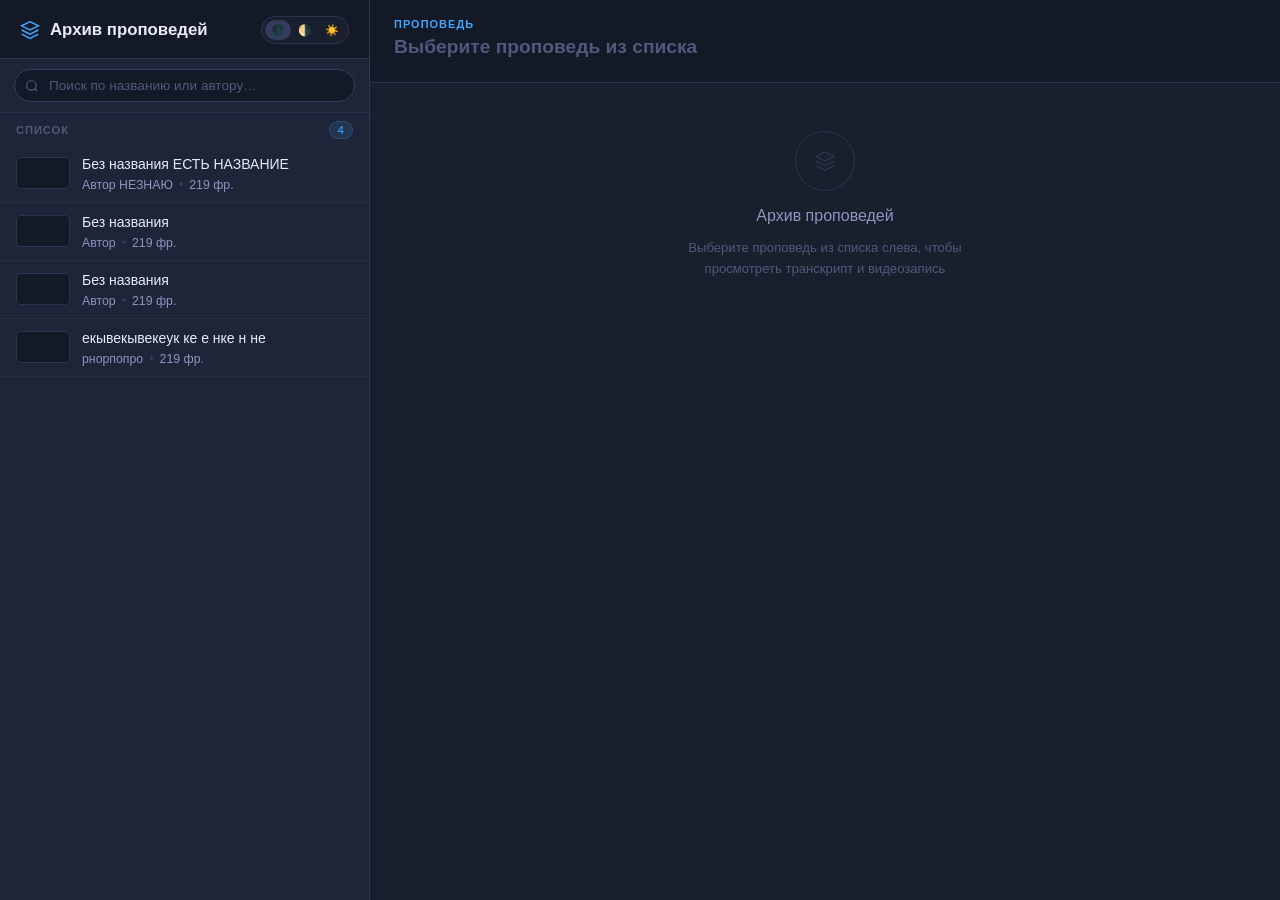
==== commit 00375059: "Add files via upload" ====
--- a/sermon-archive-text/index.html
+++ b/sermon-archive-text/index.html
@@ -24,6 +24,76 @@
             --transition: 0.28s cubic-bezier(.4,0,.2,1);
         }
 
+        body.theme-dim {
+            --bg-main:    #2c313d;
+            --bg-sidebar: #323849;
+            --bg-header:  #272c3a;
+            --bg-hover:   #363c50;
+            --bg-active:  #2e3f56;
+            --border:     #424a62;
+            --border-lt:  #4e5870;
+            --accent:     #5bb8ff;
+            --accent-dim: rgba(91,184,255,0.13);
+            --accent-brd: rgba(91,184,255,0.25);
+            --text-main:  #d8ddf0;
+            --text-dim:   #9ba5cc;
+            --text-hint:  #666f90;
+        }
+
+        body.theme-light {
+            --bg-main:    #f0f2f7;
+            --bg-sidebar: #ffffff;
+            --bg-header:  #e8ebf2;
+            --bg-hover:   #eaecf5;
+            --bg-active:  #ddeaf8;
+            --border:     #d0d5e8;
+            --border-lt:  #b8c0d8;
+            --accent:     #1a7fd4;
+            --accent-dim: rgba(26,127,212,0.10);
+            --accent-brd: rgba(26,127,212,0.25);
+            --text-main:  #1e2340;
+            --text-dim:   #4a5278;
+            --text-hint:  #8b94b8;
+        }
+
+        body.theme-light .txt-col { color: #3a4268; }
+        body.theme-light .row.current .txt-col { color: #1e2340; }
+        body.theme-light .an-text { color: #3a4268; }
+        body.theme-light .an-list li { color: #3a4268; }
+        body.theme-light .an-quote { color: #4a5278; }
+        body.theme-light mark.hl { background: #ffe066; color: #1e2340; }
+        body.theme-light mark.hl.hl-current { background: #ff9800; color: #fff; }
+        body.theme-light .t-btn { background: var(--accent-dim); }
+        body.theme-light ::-webkit-scrollbar-thumb { background: #c0c8de; }
+        body.theme-light ::-webkit-scrollbar-thumb:hover { background: #a8b2cc; }
+
+        /* ─── THEME TOGGLE ─── */
+        .theme-toggle {
+            margin-left: auto;
+            display: flex; align-items: center;
+            background: var(--bg-main);
+            border: 1px solid var(--border);
+            border-radius: 20px;
+            padding: 3px;
+            gap: 1px;
+            flex-shrink: 0;
+        }
+        .theme-btn {
+            width: 26px; height: 20px;
+            border-radius: 14px;
+            border: none; cursor: pointer;
+            background: none;
+            display: flex; align-items: center; justify-content: center;
+            color: var(--text-hint);
+            font-size: 11px;
+            transition: background 0.15s, color 0.15s;
+        }
+        .theme-btn.active {
+            background: var(--border-lt);
+            color: var(--text-main);
+        }
+        .theme-btn:hover:not(.active) { color: var(--text-dim); }
+
         *, *::before, *::after { box-sizing: border-box; margin: 0; padding: 0; }
 
         body {
@@ -268,11 +338,89 @@
             outline: 2px solid #ff9800;
         }
 
-        /* ─── TOOLBAR ─── */
+        /* ─── ANALYSIS PANEL ─── */
+        #analysis-panel {
+            padding: 20px 24px 40px;
+            max-width: 800px;
+        }
+        body.reading #analysis-panel { margin: 0 auto; }
+
+        .an-section {
+            margin-bottom: 22px;
+            animation: rowIn 0.25s ease both;
+        }
+        .an-label {
+            font-size: 0.68rem; font-weight: 700;
+            letter-spacing: 0.1em; text-transform: uppercase;
+            color: var(--accent); margin-bottom: 8px;
+            display: flex; align-items: center; gap: 6px;
+        }
+        .an-label::after {
+            content: ''; flex: 1; height: 1px;
+            background: var(--border);
+        }
+        .an-text {
+            font-size: 0.9rem; line-height: 1.75;
+            color: #9aa3c8;
+        }
+        .an-list {
+            list-style: none; padding: 0; margin: 0;
+            display: flex; flex-direction: column; gap: 6px;
+        }
+        .an-list li {
+            font-size: 0.88rem; line-height: 1.6;
+            color: #9aa3c8;
+            padding-left: 14px; position: relative;
+        }
+        .an-list li::before {
+            content: ''; position: absolute;
+            left: 0; top: 10px;
+            width: 5px; height: 5px;
+            border-radius: 50%;
+            background: var(--accent);
+            opacity: 0.5;
+        }
+        .an-quote {
+            border-left: 3px solid var(--accent-brd);
+            padding: 10px 16px;
+            background: var(--accent-dim);
+            border-radius: 0 6px 6px 0;
+            font-size: 0.88rem; line-height: 1.7;
+            color: var(--text-dim); font-style: italic;
+            margin-bottom: 8px;
+        }
+        .an-date {
+            font-size: 0.78rem; color: var(--text-hint);
+            margin-top: -14px; margin-bottom: 20px;
+        }
+
+        /* ─── TABS ─── */
+        .tabs-bar {
+            display: none; align-items: center;
+            background: var(--bg-sidebar);
+            border-bottom: 1px solid var(--border);
+            padding: 0 8px 0 12px;
+            gap: 2px; flex-wrap: nowrap; overflow-x: auto;
+        }
+        .tabs-bar.visible { display: flex; }
+        .tab-btn {
+            display: flex; align-items: center; gap: 6px;
+            padding: 9px 14px;
+            background: none; border: none; border-bottom: 2px solid transparent;
+            color: var(--text-dim); font-size: 0.82rem; font-family: inherit;
+            cursor: pointer; white-space: nowrap;
+            transition: color 0.15s, border-color 0.15s;
+        }
+        .tab-btn:hover { color: var(--text-main); }
+        .tab-btn.tab-active { color: var(--accent); border-bottom-color: var(--accent); }
+        .tabs-spacer { flex: 1; }
+        .toolbar-inline {
+            display: flex; align-items: center; gap: 6px; padding: 4px 0;
+        }
+
+        /* ─── TOOLBAR (old, keep for compat) ─── */
         .toolbar {
-            display: none; align-items: center; gap: 8px;
-            padding: 8px 16px; border-bottom: 1px solid var(--border);
-            background: var(--bg-sidebar);
+            display: none;
         }
         .toolbar-label {
             font-size: 0.7rem; font-weight: 600;
@@ -302,7 +450,7 @@
 
         /* ─── READING MODE: скрыть панели ─── */
         body.reading .player-bar,
-        body.reading .toolbar {
+        body.reading .tabs-bar {
             height: 0;
             overflow: hidden;
             opacity: 0;
@@ -310,7 +458,7 @@
             border: none;
             transition: height var(--transition), opacity var(--transition);
         }
-        .player-bar, .toolbar {
+        .player-bar, .tabs-bar {
             transition: height var(--transition), opacity var(--transition);
         }
 
@@ -519,6 +667,11 @@
             <path d="M2 17l10 5 10-5"/><path d="M2 12l10 5 10-5"/>
         </svg>
         <h1>Архив проповедей</h1>
+        <div class="theme-toggle">
+            <button class="theme-btn active" id="btn-dark" onclick="setTheme('dark')" title="Тёмная">🌑</button>
+            <button class="theme-btn" id="btn-dim" onclick="setTheme('dim')" title="Dim">🌗</button>
+            <button class="theme-btn" id="btn-light" onclick="setTheme('light')" title="Светлая">☀️</button>
+        </div>
     </div>
     <div class="search-wrap">
         <div class="search-inner">
@@ -582,30 +735,42 @@
         </div>
     </div>
 
-    <div class="toolbar" id="toolbar">
-        <span class="toolbar-label">Транскрипт</span>
-        <div class="toolbar-group">
-            <button class="tool-btn active" onclick="setFont('normal',this)">Aa</button>
-            <button class="tool-btn" onclick="setFont('large',this)">A+</button>
-        </div>
-        <div class="toolbar-group">
-            <button class="tool-btn active" id="v-normal" onclick="setView('normal')">
-                <svg width="13" height="13" fill="none" viewBox="0 0 24 24" stroke="currentColor" stroke-width="2"><line x1="3" y1="6" x2="21" y2="6"/><line x1="3" y1="12" x2="21" y2="12"/><line x1="3" y1="18" x2="21" y2="18"/></svg>
-            </button>
-            <button class="tool-btn" id="v-compact" onclick="setView('compact')">
-                <svg width="13" height="13" fill="none" viewBox="0 0 24 24" stroke="currentColor" stroke-width="2"><line x1="3" y1="5" x2="21" y2="5"/><line x1="3" y1="9" x2="21" y2="9"/><line x1="3" y1="13" x2="21" y2="13"/><line x1="3" y1="17" x2="21" y2="17"/></svg>
-            </button>
-        </div>
-        <div class="toolbar-group">
-            <button class="tool-btn" id="btn-reading" onclick="toggleReading()" title="Режим чтения">
-                <svg width="13" height="13" fill="none" viewBox="0 0 24 24" stroke="currentColor" stroke-width="2"><path d="M2 3h6a4 4 0 0 1 4 4v14a3 3 0 0 0-3-3H2z"/><path d="M22 3h-6a4 4 0 0 0-4 4v14a3 3 0 0 1 3-3h7z"/></svg>
-                Читать
-            </button>
+    <div class="tabs-bar" id="tabs-bar">
+        <button class="tab-btn tab-active" id="tab-transcript" onclick="switchTab('transcript')">
+            <svg width="13" height="13" fill="none" viewBox="0 0 24 24" stroke="currentColor" stroke-width="2"><line x1="3" y1="6" x2="21" y2="6"/><line x1="3" y1="12" x2="21" y2="12"/><line x1="3" y1="18" x2="15" y2="18"/></svg>
+            Транскрипт
+        </button>
+        <button class="tab-btn" id="tab-analysis" onclick="switchTab('analysis')">
+            <svg width="13" height="13" fill="none" viewBox="0 0 24 24" stroke="currentColor" stroke-width="2"><circle cx="12" cy="12" r="10"/><line x1="12" y1="8" x2="12" y2="12"/><line x1="12" y1="16" x2="12.01" y2="16"/></svg>
+            Анализ
+        </button>
+        <div class="tabs-spacer"></div>
+        <div class="toolbar-inline" id="toolbar">
+            <div class="toolbar-group">
+                <button class="tool-btn active" onclick="setFont('normal',this)">Aa</button>
+                <button class="tool-btn" onclick="setFont('large',this)">A+</button>
+            </div>
+            <div class="toolbar-group">
+                <button class="tool-btn active" id="v-normal" onclick="setView('normal')">
+                    <svg width="13" height="13" fill="none" viewBox="0 0 24 24" stroke="currentColor" stroke-width="2"><line x1="3" y1="6" x2="21" y2="6"/><line x1="3" y1="12" x2="21" y2="12"/><line x1="3" y1="18" x2="21" y2="18"/></svg>
+                </button>
+                <button class="tool-btn" id="v-compact" onclick="setView('compact')">
+                    <svg width="13" height="13" fill="none" viewBox="0 0 24 24" stroke="currentColor" stroke-width="2"><line x1="3" y1="5" x2="21" y2="5"/><line x1="3" y1="9" x2="21" y2="9"/><line x1="3" y1="13" x2="21" y2="13"/><line x1="3" y1="17" x2="21" y2="17"/></svg>
+                </button>
+            </div>
+            <div class="toolbar-group">
+                <button class="tool-btn" id="btn-reading" onclick="toggleReading()" title="Режим чтения">
+                    <svg width="13" height="13" fill="none" viewBox="0 0 24 24" stroke="currentColor" stroke-width="2"><path d="M2 3h6a4 4 0 0 1 4 4v14a3 3 0 0 0-3-3H2z"/><path d="M22 3h-6a4 4 0 0 0-4 4v14a3 3 0 0 1 3-3h7z"/></svg>
+                    Читать
+                </button>
+            </div>
         </div>
     </div>
 
     <div class="content-wrap">
-        <div id="catalog">
+        <div id="catalog"></div>
+        <div id="analysis-panel" style="display:none"></div>
+        <div id="empty-state-wrap">
             <div class="empty-state">
                 <div class="empty-icon">
                     <svg width="22" height="22" fill="none" viewBox="0 0 24 24" stroke="#2d3450" stroke-width="1.5">
@@ -631,6 +796,22 @@
 
 <script src="https://www.youtube.com/iframe_api"></script>
 <script>
+function setTheme(theme) {
+    document.body.classList.remove('theme-dim', 'theme-light');
+    if (theme === 'dim') document.body.classList.add('theme-dim');
+    if (theme === 'light') document.body.classList.add('theme-light');
+    document.getElementById('btn-dark').classList.toggle('active', theme === 'dark');
+    document.getElementById('btn-dim').classList.toggle('active', theme === 'dim');
+    document.getElementById('btn-light').classList.toggle('active', theme === 'light');
+    localStorage.setItem('theme', theme);
+}
+
+// Restore saved theme
+(function() {
+    const t = localStorage.getItem('theme');
+    if (t === 'dim' || t === 'light') setTheme(t);
+})();
+
 let db = [], filteredDb = [];
 let player, ytReady = false, pendingId = null, currentIdx = null;
 let isReading = false;
@@ -765,6 +946,68 @@
     document.getElementById('txtSearch').focus();
 }
 
+let currentTab = 'transcript';
+
+function switchTab(tab) {
+    currentTab = tab;
+    document.getElementById('tab-transcript').classList.toggle('tab-active', tab === 'transcript');
+    document.getElementById('tab-analysis').classList.toggle('tab-active', tab === 'analysis');
+    document.getElementById('catalog').style.display = tab === 'transcript' ? '' : 'none';
+    document.getElementById('analysis-panel').style.display = tab === 'analysis' ? '' : 'none';
+    // поиск по тексту только в транскрипте
+    document.getElementById('txt-search-wrap').style.display = tab === 'transcript' ? '' : 'none';
+}
+
+function renderAnalysis(s) {
+    const a = s.analysis;
+    const panel = document.getElementById('analysis-panel');
+    if (!a) {
+        panel.innerHTML = '<div class="an-text" style="padding:24px;color:var(--text-hint)">Анализ для этой проповеди недоступен.</div>';
+        return;
+    }
+
+    let html = '';
+    if (a._date) html += `<div class="an-date">📅 ${a._date}</div>`;
+
+    if (a.topic) html += `
+        <div class="an-section">
+            <div class="an-label">Тема</div>
+            <div class="an-text">${a.topic}</div>
+        </div>`;
+
+    if (a.main_idea) html += `
+        <div class="an-section">
+            <div class="an-label">Главная мысль</div>
+            <div class="an-text">${a.main_idea}</div>
+        </div>`;
+
+    if (a.plan && a.plan.length) html += `
+        <div class="an-section">
+            <div class="an-label">План</div>
+            <ul class="an-list">${a.plan.map(p => `<li>${p}</li>`).join('')}</ul>
+        </div>`;
+
+    if (a.key_thoughts && a.key_thoughts.length) html += `
+        <div class="an-section">
+            <div class="an-label">Ключевые мысли</div>
+            <ul class="an-list">${a.key_thoughts.map(k => `<li>${k}</li>`).join('')}</ul>
+        </div>`;
+
+    if (a.application) html += `
+        <div class="an-section">
+            <div class="an-label">Применение</div>
+            <div class="an-text">${a.application}</div>
+        </div>`;
+
+    if (a.quotes && a.quotes.length) html += `
+        <div class="an-section">
+            <div class="an-label">Цитаты</div>
+            ${a.quotes.map(q => `<div class="an-quote">${q}</div>`).join('')}
+        </div>`;
+
+    panel.innerHTML = html || '<div class="an-text" style="padding:24px;color:var(--text-hint)">Нет данных.</div>';
+}
+
 function goBackToMenu() {
     document.body.classList.remove('sermon-loaded');
     if (isReading) toggleReading();
@@ -784,7 +1027,8 @@
     document.getElementById('info-divider').style.display = 'block';
     document.getElementById('info-actions').style.display = 'flex';
     document.getElementById('info-count').textContent = s.data.length + ' фрагментов';
-    document.getElementById('toolbar').style.display = 'flex';
+    document.getElementById('tabs-bar').classList.add('visible');
+    document.getElementById('empty-state-wrap').style.display = 'none';
 
     // Init player lazily (no autoplay) — ready for timecode seeks
     if (!player && ytReady) {
@@ -812,6 +1056,12 @@
 
     document.querySelector('.content-wrap').scrollTop = 0;
 
+    // Render analysis
+    renderAnalysis(s);
+
+    // Reset to transcript tab
+    switchTab('transcript');
+
     // Clear text search
     document.getElementById('txtSearch').value = '';
     document.getElementById('txtSearchCount').textContent = '';
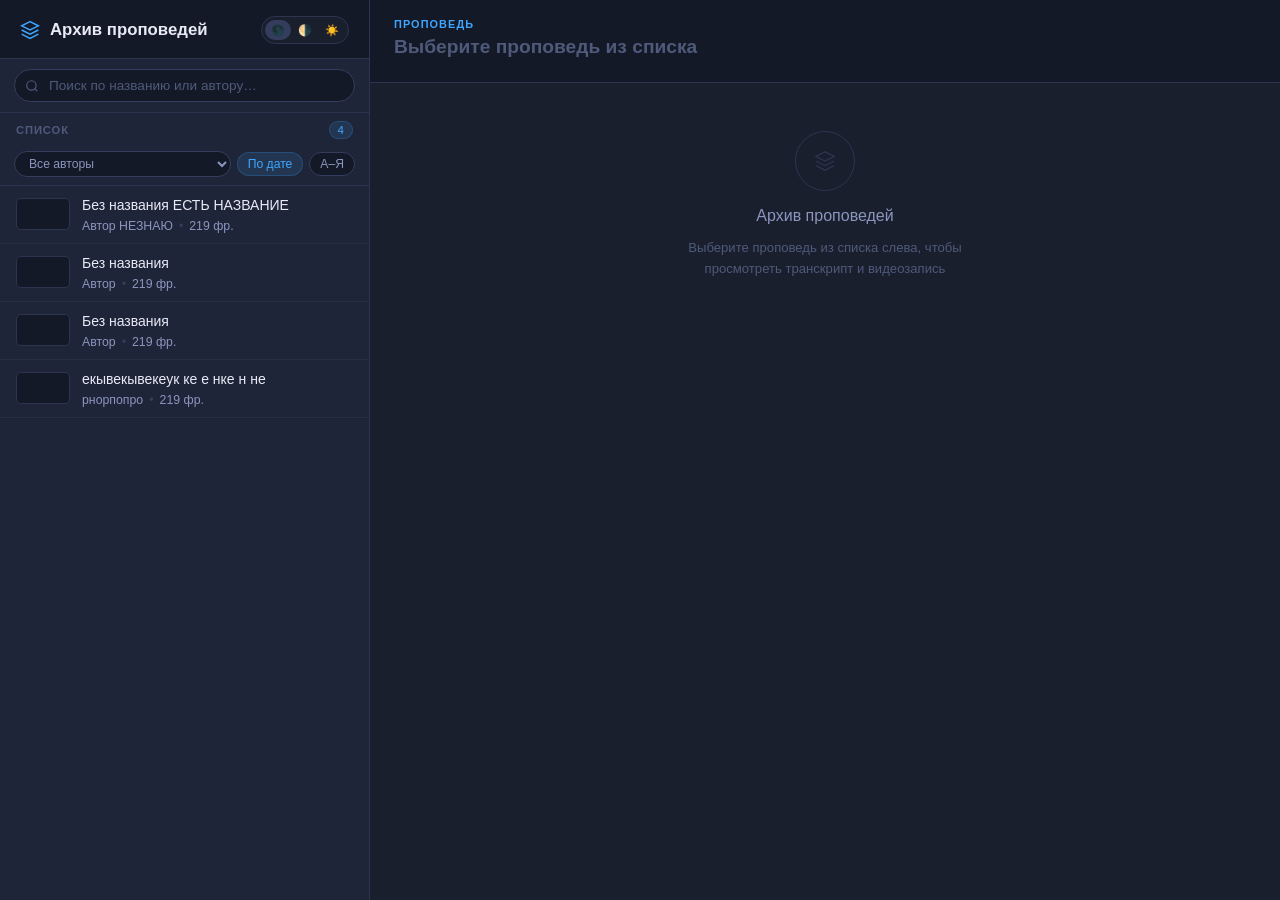
==== commit 7549bbde: "Add files via upload" ====
--- a/sermon-archive-text/index.html
+++ b/sermon-archive-text/index.html
@@ -168,6 +168,62 @@
 
         .list { overflow-y: auto; flex: 1; }
 
+        /* ─── SORT / FILTER ─── */
+        .list-controls {
+            padding: 6px 14px 8px;
+            border-bottom: 1px solid var(--border);
+            display: flex; align-items: center; gap: 6px; flex-wrap: wrap;
+        }
+        .ctrl-select {
+            flex: 1; min-width: 0;
+            background: var(--bg-header);
+            border: 1px solid var(--border-lt);
+            border-radius: 14px;
+            color: var(--text-dim);
+            font-size: 0.76rem; font-family: inherit;
+            padding: 4px 10px;
+            outline: none; cursor: pointer;
+            transition: border-color 0.15s, color 0.15s;
+        }
+        .ctrl-select:focus { border-color: var(--accent); color: var(--text-main); }
+        .ctrl-sort-btn {
+            background: var(--bg-header);
+            border: 1px solid var(--border-lt);
+            border-radius: 14px;
+            color: var(--text-dim);
+            font-size: 0.76rem; font-family: inherit;
+            padding: 4px 10px;
+            cursor: pointer;
+            transition: background 0.15s, color 0.15s, border-color 0.15s;
+            white-space: nowrap;
+        }
+        .ctrl-sort-btn:hover, .ctrl-sort-btn.active {
+            background: var(--accent-dim); color: var(--accent); border-color: var(--accent-brd);
+        }
+
+        /* ─── PROGRESS BAR ─── */
+        .item-progress {
+            height: 2px;
+            background: var(--border);
+            border-radius: 1px;
+            margin-top: 5px;
+            overflow: hidden;
+            display: none;
+        }
+        .item-progress.has-progress { display: block; }
+        .item-progress-fill {
+            height: 100%;
+            background: var(--accent);
+            border-radius: 1px;
+            transition: width 0.3s;
+        }
+
+        /* ─── READ TIME ─── */
+        .read-time {
+            font-size: 0.72rem; color: var(--text-hint);
+            padding: 8px 20px 4px;
+        }
+
         .item {
             padding: 10px 16px;
             border-bottom: 1px solid rgba(45,52,80,0.6);
@@ -684,6 +740,13 @@
     <div class="list-info">
         <span class="list-info-label">Список</span>
         <span class="count-pill" id="count-badge">0</span>
+    </div>
+    <div class="list-controls">
+        <select class="ctrl-select" id="authorFilter" onchange="applyFilters()">
+            <option value="">Все авторы</option>
+        </select>
+        <button class="ctrl-sort-btn active" id="sort-date" onclick="setSort('date')">По дате</button>
+        <button class="ctrl-sort-btn" id="sort-alpha" onclick="setSort('alpha')">А–Я</button>
     </div>
     <div class="list" id="menu"></div>
 </div>
@@ -767,7 +830,8 @@
         </div>
     </div>
 
-    <div class="content-wrap">
+    <div class="content-wrap" id="content-wrap">
+        <div id="read-time-bar" style="display:none" class="read-time"></div>
         <div id="catalog"></div>
         <div id="analysis-panel" style="display:none"></div>
         <div id="empty-state-wrap">
@@ -818,7 +882,7 @@
 
 fetch('database.json')
     .then(r => r.json())
-    .then(data => { db = filteredDb = data; renderMenu(db); })
+    .then(data => { db = filteredDb = data; populateAuthors(); renderMenu(db); })
     .catch(() => loadDemo());
 
 function loadDemo() {
@@ -851,6 +915,7 @@
         }
     ];
     filteredDb = db;
+    populateAuthors();
     renderMenu(db);
 }
 
@@ -864,6 +929,11 @@
     el.innerHTML = data.map(s => {
         const i = db.indexOf(s);
         const thumb = `https://img.youtube.com/vi/${s.id}/mqdefault.jpg`;
+        const date = s.analysis && s.analysis._date ? `<span class="item-sep">•</span><span>${s.analysis._date}</span>` : '';
+        const prog = readProgress[i] || 0;
+        const progHtml = prog > 0
+            ? `<div class="item-progress has-progress"><div class="item-progress-fill" style="width:${prog}%"></div></div>`
+            : `<div class="item-progress"></div>`;
         return `<div class="item${i===currentIdx?' active':''}" onclick="load(${i},this)">
             <div class="item-thumb">
                 <img src="${thumb}" alt="" loading="lazy" onerror="this.style.display='none'">
@@ -875,19 +945,120 @@
                 <div class="item-title">${s.title}</div>
                 <div class="item-meta">
                     <span>${s.author}</span>
+                    ${date}
                     <span class="item-sep">•</span>
                     <span>${s.data.length} фр.</span>
                 </div>
+                ${progHtml}
             </div>
         </div>`;
     }).join('');
 }
 
-function filterMenu() {
+let currentSort = 'date';
+let currentAuthor = '';
+let readProgress = {}; // idx -> percent
+
+function populateAuthors() {
+    const sel = document.getElementById('authorFilter');
+    const authors = [...new Set(db.map(s => s.author).filter(Boolean))].sort();
+    sel.innerHTML = '<option value="">Все авторы</option>' +
+        authors.map(a => `<option value="${a}">${a}</option>`).join('');
+}
+
+function setSort(mode) {
+    currentSort = mode;
+    document.getElementById('sort-date').classList.toggle('active', mode === 'date');
+    document.getElementById('sort-alpha').classList.toggle('active', mode === 'alpha');
+    applyFilters();
+}
+
+function applyFilters() {
     const q = document.getElementById('searchInput').value.toLowerCase();
-    filteredDb = db.filter(s => s.title.toLowerCase().includes(q) || s.author.toLowerCase().includes(q));
-    renderMenu(filteredDb);
-}
+    currentAuthor = document.getElementById('authorFilter').value;
+    let data = db.filter(s => {
+        const matchQ = !q || s.title.toLowerCase().includes(q) || s.author.toLowerCase().includes(q);
+        const matchA = !currentAuthor || s.author === currentAuthor;
+        return matchQ && matchA;
+    });
+    if (currentSort === 'alpha') {
+        data = [...data].sort((a, b) => a.title.localeCompare(b.title, 'ru'));
+    } else {
+        data = [...data].sort((a, b) => {
+            const da = a.analysis && a.analysis._date ? parseDate(a.analysis._date) : 0;
+            const db2 = b.analysis && b.analysis._date ? parseDate(b.analysis._date) : 0;
+            return db2 - da;
+        });
+    }
+    filteredDb = data;
+    renderMenu(data);
+}
+
+function parseDate(str) {
+    // dd.mm.yyyy
+    const p = str.split('.');
+    if (p.length === 3) return new Date(p[2], p[1]-1, p[0]).getTime();
+    return 0;
+}
+
+function filterMenu() { applyFilters(); }
+
+// ─── PROGRESS TRACKING ───
+function updateProgress() {
+    if (currentIdx === null) return;
+    const cw = document.querySelector('.content-wrap');
+    const catalog = document.getElementById('catalog');
+    if (!catalog || catalog.style.display === 'none') return;
+    const scrolled = cw.scrollTop;
+    const total = catalog.scrollHeight - cw.clientHeight;
+    if (total <= 0) return;
+    const pct = Math.round(Math.min(100, (scrolled / total) * 100));
+    readProgress[currentIdx] = pct;
+    // update progress bar in menu without full re-render
+    const items = document.querySelectorAll('.item');
+    items.forEach(item => {
+        const onclick = item.getAttribute('onclick') || '';
+        const m = onclick.match(/load\((\d+)/);
+        if (m && parseInt(m[1]) === currentIdx) {
+            let bar = item.querySelector('.item-progress');
+            if (!bar) return;
+            bar.classList.add('has-progress');
+            let fill = bar.querySelector('.item-progress-fill');
+            if (!fill) {
+                fill = document.createElement('div');
+                fill.className = 'item-progress-fill';
+                bar.appendChild(fill);
+            }
+            fill.style.width = pct + '%';
+        }
+    });
+}
+
+document.addEventListener('DOMContentLoaded', () => {
+    document.querySelector('.content-wrap').addEventListener('scroll', updateProgress);
+});
+
+// ─── SWIPE between tabs on mobile ───
+(function() {
+    let startX = 0, startY = 0;
+    function onTouchStart(e) {
+        startX = e.touches[0].clientX;
+        startY = e.touches[0].clientY;
+    }
+    function onTouchEnd(e) {
+        const dx = e.changedTouches[0].clientX - startX;
+        const dy = e.changedTouches[0].clientY - startY;
+        if (Math.abs(dx) > 50 && Math.abs(dx) > Math.abs(dy) * 1.5) {
+            if (dx < 0 && currentTab === 'transcript') switchTab('analysis');
+            if (dx > 0 && currentTab === 'analysis') switchTab('transcript');
+        }
+    }
+    document.addEventListener('DOMContentLoaded', () => {
+        const cw = document.querySelector('.content-wrap');
+        cw.addEventListener('touchstart', onTouchStart, { passive: true });
+        cw.addEventListener('touchend', onTouchEnd, { passive: true });
+    });
+})();
 
 let txtMatches = [], txtMatchIdx = 0;
 
@@ -1054,6 +1225,13 @@
             <div class="txt-col">${item.c}</div>
         </div>`).join('');
 
+    // Read time estimate
+    const words = s.data.reduce((acc, d) => acc + d.c.split(/\s+/).length, 0);
+    const mins = Math.max(1, Math.round(words / 180));
+    const rtBar = document.getElementById('read-time-bar');
+    rtBar.textContent = `📖 ~${mins} мин чтения · ${words} слов`;
+    rtBar.style.display = 'block';
+
     document.querySelector('.content-wrap').scrollTop = 0;
 
     // Render analysis
